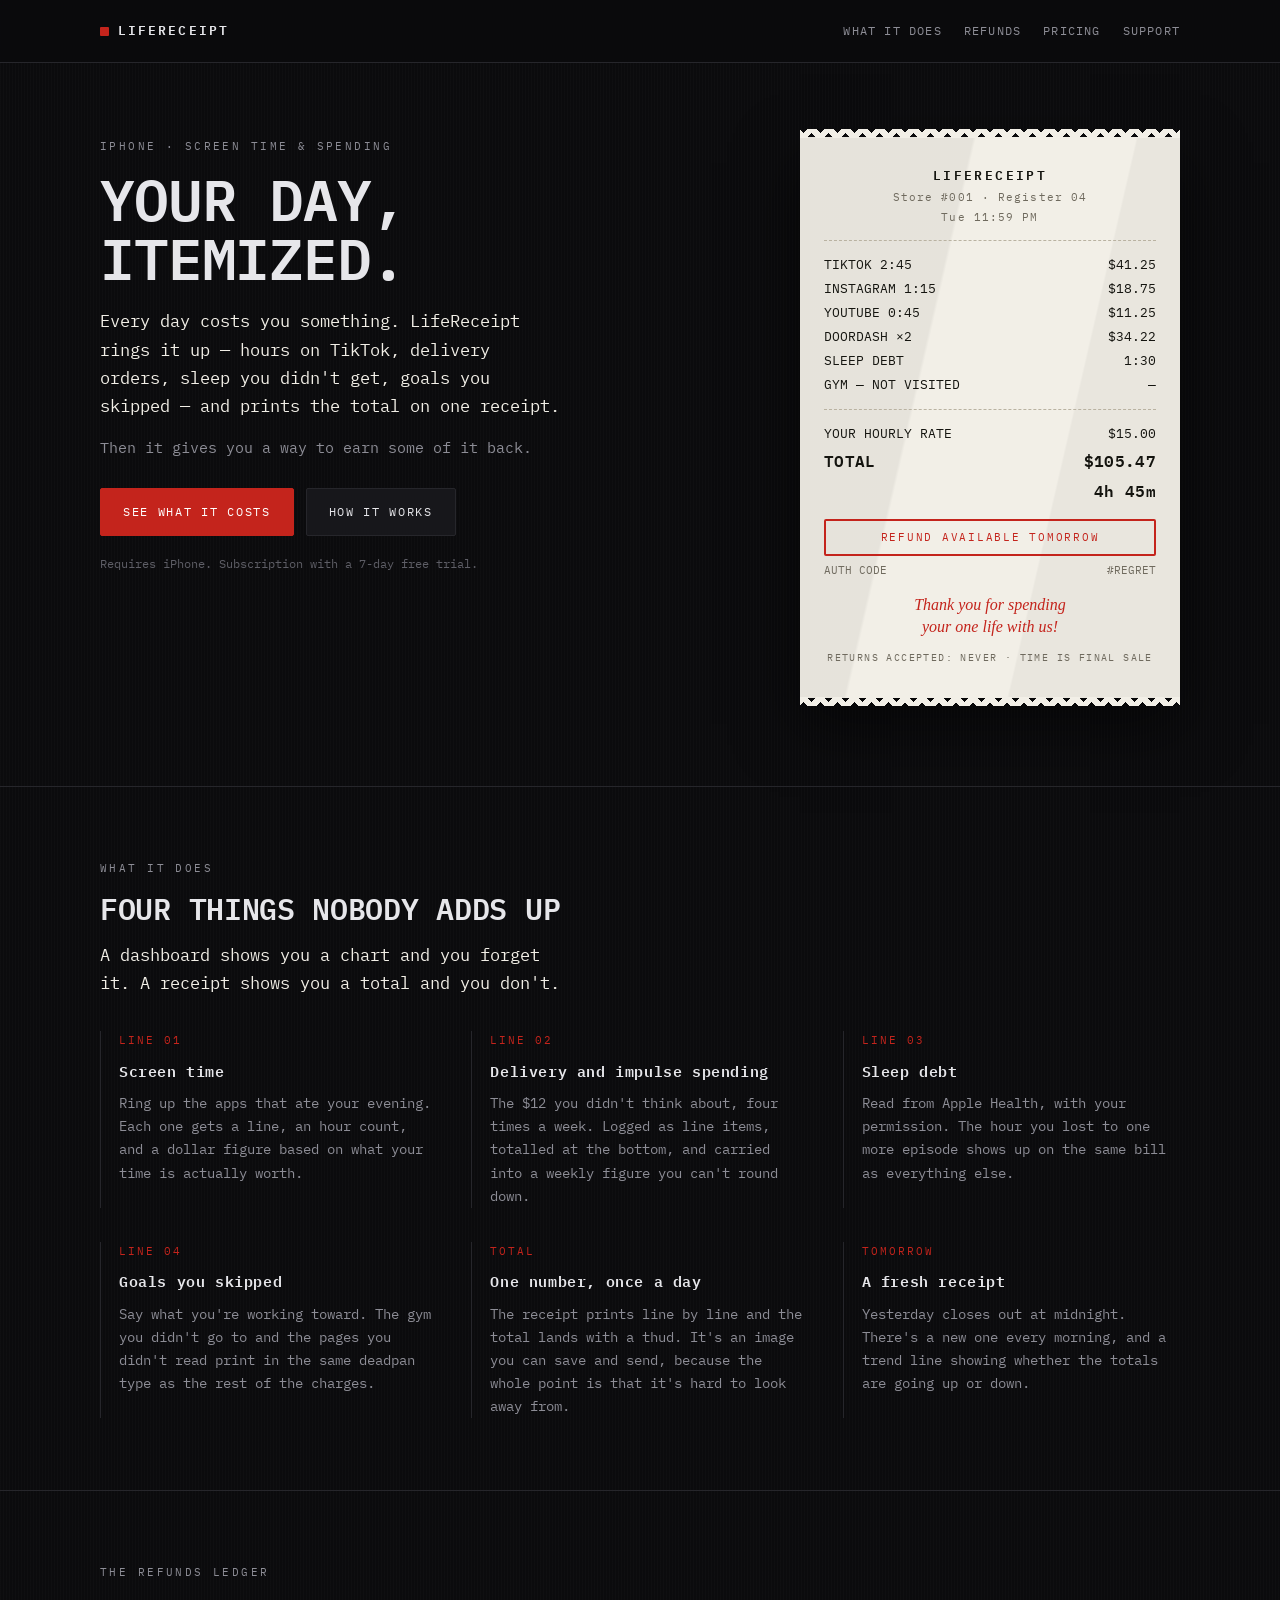
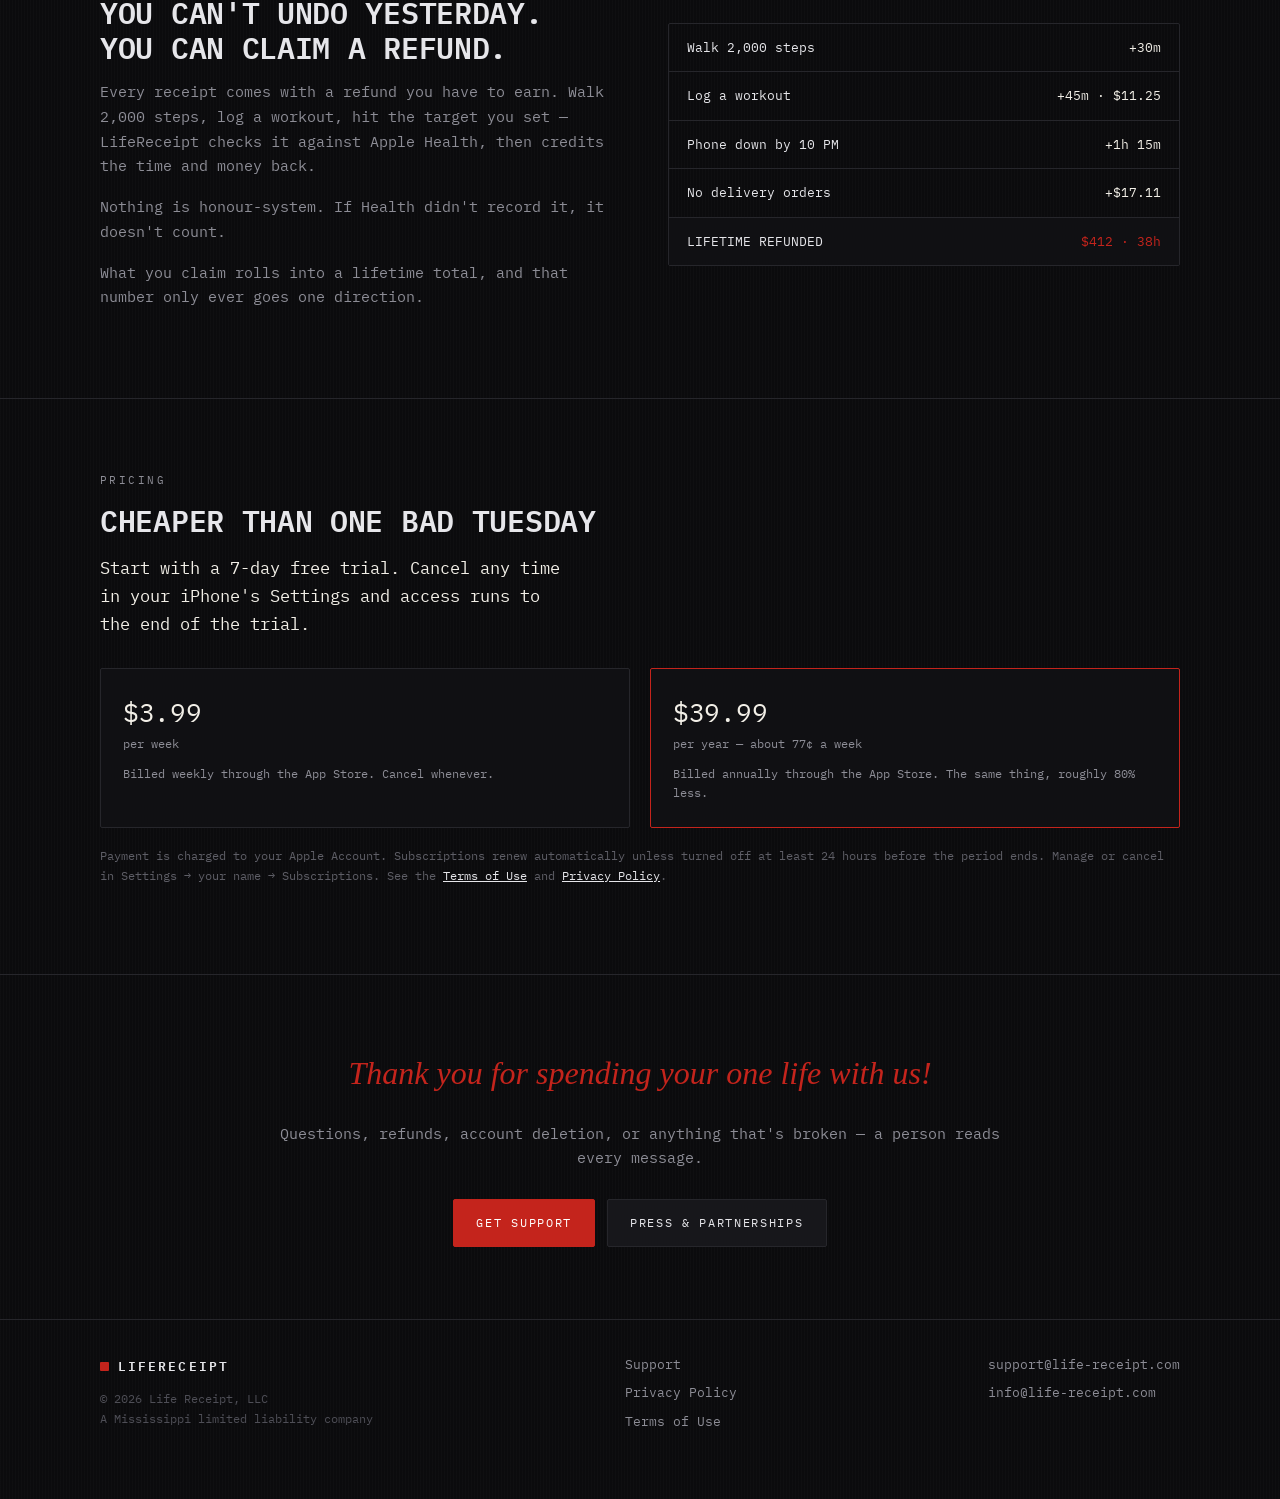
==== index.html @ 06b821e7 "LifeReceipt site: marketing, support, privacy, terms" ====
<!DOCTYPE html>
<html lang="en">
<head>
<meta charset="utf-8">
<meta name="viewport" content="width=device-width, initial-scale=1">
<title>LifeReceipt — Your day, itemized.</title>
<meta name="description" content="LifeReceipt prints your wasted day as a receipt: screen time, delivery orders, sleep debt, goals missed. Then it helps you earn the time back.">
<link rel="canonical" href="https://life-receipt.com/">
<meta property="og:title" content="LifeReceipt — Your day, itemized.">
<meta property="og:description" content="Screen time, delivery orders, sleep debt, goals missed — printed as one receipt you can't argue with.">
<meta property="og:url" content="https://life-receipt.com/">
<meta property="og:type" content="website">
<meta name="theme-color" content="#0B0B0D">
<link rel="preconnect" href="https://fonts.googleapis.com">
<link rel="preconnect" href="https://fonts.gstatic.com" crossorigin>
<link href="https://fonts.googleapis.com/css2?family=IBM+Plex+Mono:wght@400;500;600&display=swap" rel="stylesheet">
<link rel="stylesheet" href="/styles.css">
</head>
<body>

<header class="mast">
  <div class="wrap">
    <a class="wordmark" href="/">LifeReceipt</a>
    <nav>
      <a href="#itemized">What it does</a>
      <a href="#refunds">Refunds</a>
      <a href="#pricing">Pricing</a>
      <a class="keep" href="/support">Support</a>
    </nav>
  </div>
</header>

<main>

<section class="plain hero">
  <div class="wrap hero-grid">
    <div>
      <p class="eyebrow on-dark">iPhone · Screen time &amp; spending</p>
      <h1>Your day,<br>itemized.</h1>
      <p class="lede">Every day costs you something. LifeReceipt rings it up — hours on TikTok, delivery orders, sleep you didn't get, goals you skipped — and prints the total on one receipt.</p>
      <p>Then it gives you a way to earn some of it back.</p>
      <div class="cta-row">
        <a class="btn btn-stamp" href="#pricing">See what it costs</a>
        <a class="btn" href="#itemized">How it works</a>
      </div>
      <p class="fineprint">Requires iPhone. Subscription with a 7-day free trial.</p>
    </div>

    <div class="receipt print" aria-label="Example daily receipt">
      <div class="r-head" style="animation-delay:.05s">LifeReceipt</div>
      <div class="r-sub" style="animation-delay:.12s">Store #001 · Register 04</div>
      <div class="r-sub" style="animation-delay:.18s">Tue 11:59 PM</div>
      <div class="r-rule" style="animation-delay:.24s"></div>
      <div class="r-line" style="animation-delay:.32s"><span>TIKTOK 2:45</span><span>$41.25</span></div>
      <div class="r-line" style="animation-delay:.42s"><span>INSTAGRAM 1:15</span><span>$18.75</span></div>
      <div class="r-line" style="animation-delay:.52s"><span>YOUTUBE 0:45</span><span>$11.25</span></div>
      <div class="r-line" style="animation-delay:.62s"><span>DOORDASH ×2</span><span>$34.22</span></div>
      <div class="r-line" style="animation-delay:.72s"><span>SLEEP DEBT</span><span>1:30</span></div>
      <div class="r-line" style="animation-delay:.82s"><span>GYM — NOT VISITED</span><span>—</span></div>
      <div class="r-rule" style="animation-delay:.9s"></div>
      <div class="r-line" style="animation-delay:.98s"><span>YOUR HOURLY RATE</span><span>$15.00</span></div>
      <div class="r-line r-total" style="animation-delay:1.08s"><span>TOTAL</span><span>$105.47</span></div>
      <div class="r-line r-total" style="animation-delay:1.16s"><span></span><span>4h 45m</span></div>
      <div class="r-stamp" style="animation-delay:1.3s">Refund available tomorrow</div>
      <div class="r-line" style="animation-delay:1.4s;font-size:11px;color:var(--ink-soft)"><span>AUTH CODE</span><span>#REGRET</span></div>
      <div class="r-thanks" style="animation-delay:1.55s">Thank you for spending<br>your one life with us!</div>
      <div class="r-foot" style="animation-delay:1.7s">Returns accepted: never · Time is final sale</div>
    </div>
  </div>
</section>

<section id="itemized">
  <div class="wrap">
    <p class="eyebrow on-dark">What it does</p>
    <h2>Four things nobody adds up</h2>
    <p class="lede">A dashboard shows you a chart and you forget it. A receipt shows you a total and you don't.</p>
    <div class="cols">
      <div class="card">
        <span class="tag">Line 01</span>
        <h3>Screen time</h3>
        <p>Ring up the apps that ate your evening. Each one gets a line, an hour count, and a dollar figure based on what your time is actually worth.</p>
      </div>
      <div class="card">
        <span class="tag">Line 02</span>
        <h3>Delivery and impulse spending</h3>
        <p>The $12 you didn't think about, four times a week. Logged as line items, totalled at the bottom, and carried into a weekly figure you can't round down.</p>
      </div>
      <div class="card">
        <span class="tag">Line 03</span>
        <h3>Sleep debt</h3>
        <p>Read from Apple Health, with your permission. The hour you lost to one more episode shows up on the same bill as everything else.</p>
      </div>
      <div class="card">
        <span class="tag">Line 04</span>
        <h3>Goals you skipped</h3>
        <p>Say what you're working toward. The gym you didn't go to and the pages you didn't read print in the same deadpan type as the rest of the charges.</p>
      </div>
      <div class="card">
        <span class="tag">Total</span>
        <h3>One number, once a day</h3>
        <p>The receipt prints line by line and the total lands with a thud. It's an image you can save and send, because the whole point is that it's hard to look away from.</p>
      </div>
      <div class="card">
        <span class="tag">Tomorrow</span>
        <h3>A fresh receipt</h3>
        <p>Yesterday closes out at midnight. There's a new one every morning, and a trend line showing whether the totals are going up or down.</p>
      </div>
    </div>
  </div>
</section>

<section id="refunds">
  <div class="wrap split">
    <div>
      <p class="eyebrow on-dark">The refunds ledger</p>
      <h2>You can't undo yesterday.<br>You can claim a refund.</h2>
      <p>Every receipt comes with a refund you have to earn. Walk 2,000 steps, log a workout, hit the target you set — LifeReceipt checks it against Apple Health, then credits the time and money back.</p>
      <p>Nothing is honour-system. If Health didn't record it, it doesn't count.</p>
      <p>What you claim rolls into a lifetime total, and that number only ever goes one direction.</p>
    </div>
    <div class="ledger" aria-label="Example refunds ledger">
      <div><span>Walk 2,000 steps</span><span class="amt">+30m</span></div>
      <div><span>Log a workout</span><span class="amt">+45m · $11.25</span></div>
      <div><span>Phone down by 10 PM</span><span class="amt">+1h 15m</span></div>
      <div><span>No delivery orders</span><span class="amt">+$17.11</span></div>
      <div class="lifetime"><span>LIFETIME REFUNDED</span><span class="amt">$412 · 38h</span></div>
    </div>
  </div>
</section>

<section id="pricing">
  <div class="wrap">
    <p class="eyebrow on-dark">Pricing</p>
    <h2>Cheaper than one bad Tuesday</h2>
    <p class="lede">Start with a 7-day free trial. Cancel any time in your iPhone's Settings and access runs to the end of the trial.</p>
    <div class="prices">
      <div class="price">
        <div class="amount">$3.99</div>
        <div class="per">per week</div>
        <p class="note">Billed weekly through the App Store. Cancel whenever.</p>
      </div>
      <div class="price best">
        <div class="amount">$39.99</div>
        <div class="per">per year — about 77¢ a week</div>
        <p class="note">Billed annually through the App Store. The same thing, roughly 80% less.</p>
      </div>
    </div>
    <p class="fineprint">Payment is charged to your Apple Account. Subscriptions renew automatically unless turned off at least 24 hours before the period ends. Manage or cancel in Settings → your name → Subscriptions. See the <a href="/terms">Terms of Use</a> and <a href="/privacy">Privacy Policy</a>.</p>
  </div>
</section>

<section>
  <div class="wrap narrow" style="text-align:center">
    <p class="thanks" style="font-size:clamp(22px,3.4vw,32px);margin-bottom:22px">Thank you for spending your one life with us!</p>
    <p>Questions, refunds, account deletion, or anything that's broken — a person reads every message.</p>
    <div class="cta-row" style="justify-content:center">
      <a class="btn btn-stamp" href="/support">Get support</a>
      <a class="btn" href="mailto:info@life-receipt.com">Press &amp; partnerships</a>
    </div>
  </div>
</section>

</main>

<footer>
  <div class="wrap foot-grid">
    <div>
      <a class="wordmark" href="/" style="margin-bottom:12px">LifeReceipt</a>
      <p class="legal">© 2026 Life Receipt, LLC<br>A Mississippi limited liability company</p>
    </div>
    <div>
      <a href="/support">Support</a>
      <a href="/privacy">Privacy Policy</a>
      <a href="/terms">Terms of Use</a>
    </div>
    <div>
      <a href="mailto:support@life-receipt.com">support@life-receipt.com</a>
      <a href="mailto:info@life-receipt.com">info@life-receipt.com</a>
    </div>
  </div>
</footer>

</body>
</html>
---- styles.css ----
/* LifeReceipt — thermal receipt on machined dark
   paper #F2EFE7 · ink #14140F · stamp red #C4241C · steel #101013 */

:root {
  --steel-900: #0B0B0D;
  --steel-800: #101013;
  --steel-700: #17171B;
  --hairline: #26262B;
  --paper: #F2EFE7;
  --paper-shade: #DBD5C6;
  --ink: #14140F;
  --ink-soft: #6F6A5E;
  --stamp: #C4241C;
  --steel-text: #8D8D96;
  --steel-text-bright: #E6E6EA;
  --mono: "IBM Plex Mono", ui-monospace, "SFMono-Regular", Menlo, monospace;
  --serif: Georgia, "Times New Roman", serif;
}

* { box-sizing: border-box; }

html { scroll-behavior: smooth; }

body {
  margin: 0;
  background: var(--steel-900);
  color: var(--steel-text-bright);
  font-family: var(--mono);
  font-size: 15px;
  line-height: 1.65;
  -webkit-font-smoothing: antialiased;
  background-image:
    repeating-linear-gradient(90deg, rgba(255,255,255,.014) 0 1px, transparent 1px 3px);
}

.wrap { width: min(1080px, 92vw); margin: 0 auto; }
.narrow { width: min(760px, 92vw); margin: 0 auto; }

a { color: var(--steel-text-bright); }

/* ---------- masthead ---------- */

.mast {
  border-bottom: 1px solid var(--hairline);
  position: sticky; top: 0; z-index: 20;
  background: rgba(11,11,13,.88);
  backdrop-filter: blur(8px);
}
.mast .wrap {
  display: flex; align-items: center; justify-content: space-between;
  height: 62px; gap: 20px;
}
.wordmark {
  font-weight: 600; letter-spacing: .16em; text-transform: uppercase;
  font-size: 13px; text-decoration: none; color: var(--steel-text-bright);
  display: inline-flex; align-items: center; gap: 9px;
}
.wordmark::before {
  content: ""; width: 9px; height: 9px; background: var(--stamp);
  display: block; border-radius: 1px;
}
.mast nav { display: flex; gap: 22px; }
.mast nav a {
  font-size: 12px; letter-spacing: .1em; text-transform: uppercase;
  color: var(--steel-text); text-decoration: none;
}
.mast nav a:hover, .mast nav a:focus-visible { color: var(--paper); }

/* ---------- type ---------- */

.eyebrow {
  font-size: 11px; letter-spacing: .22em; text-transform: uppercase;
  color: var(--ink-soft); margin: 0 0 14px;
}
.eyebrow.on-dark { color: var(--steel-text); }

h1 {
  font-size: clamp(34px, 5.4vw, 58px);
  line-height: 1.02; letter-spacing: -.02em; margin: 0 0 20px;
  font-weight: 600; text-transform: uppercase;
}
h2 {
  font-size: clamp(22px, 3vw, 30px); line-height: 1.15;
  letter-spacing: -.01em; font-weight: 600; margin: 0 0 16px;
  text-transform: uppercase;
}
h3 { font-size: 15px; letter-spacing: .04em; margin: 0 0 8px; font-weight: 600; }

p { margin: 0 0 16px; color: var(--steel-text); }
p.lede { font-size: 17px; color: var(--paper); max-width: 46ch; }

.thanks {
  font-family: var(--serif); font-style: italic; color: var(--stamp);
  text-transform: none; letter-spacing: 0;
}

/* ---------- hero ---------- */

.hero { padding: 74px 0 88px; }
.hero-grid {
  display: grid; grid-template-columns: 1fr 380px; gap: 64px; align-items: start;
}

.cta-row { display: flex; flex-wrap: wrap; gap: 12px; margin-top: 28px; }
.btn {
  display: inline-block; text-decoration: none; padding: 13px 22px;
  font-size: 12px; letter-spacing: .14em; text-transform: uppercase;
  border: 1px solid var(--hairline); color: var(--steel-text-bright);
  border-radius: 2px; background: var(--steel-700);
}
.btn:hover, .btn:focus-visible { border-color: var(--paper-shade); color: var(--paper); }
.btn-stamp { background: var(--stamp); border-color: var(--stamp); color: #fff; }
.btn-stamp:hover, .btn-stamp:focus-visible { background: #A81C15; border-color: #A81C15; color: #fff; }

.fineprint { font-size: 12px; color: #5E5E66; margin-top: 18px; }

/* ---------- the receipt ---------- */

.receipt {
  background: var(--paper);
  color: var(--ink);
  padding: 26px 24px 30px;
  font-size: 13px;
  line-height: 1.85;
  box-shadow: 0 26px 60px rgba(0,0,0,.55);
  position: relative;
  background-image: linear-gradient(103deg, rgba(0,0,0,.05) 0 34%, transparent 34.6% 66%, rgba(0,0,0,.04) 66.4% 100%);
}
/* torn printer edges */
.receipt::before, .receipt::after {
  content: ""; position: absolute; left: 0; right: 0; height: 9px;
  background:
    repeating-linear-gradient(-45deg, var(--paper) 0 6px, transparent 6px 12px),
    repeating-linear-gradient(45deg, var(--paper) 0 6px, transparent 6px 12px);
}
.receipt::before { top: -8px; }
.receipt::after { bottom: -8px; transform: scaleY(-1); }

.r-line { display: flex; justify-content: space-between; gap: 14px; }
.r-line span:last-child { white-space: nowrap; }
.r-head { text-align: center; letter-spacing: .18em; text-transform: uppercase; font-weight: 600; }
.r-sub { text-align: center; font-size: 11px; color: var(--ink-soft); letter-spacing: .1em; }
.r-rule { border-top: 1px dashed #B9B2A1; margin: 12px 0; }
.r-total { font-weight: 600; font-size: 16px; letter-spacing: .02em; }
.r-stamp {
  color: var(--stamp); border: 2px solid var(--stamp); border-radius: 2px;
  text-align: center; text-transform: uppercase; letter-spacing: .16em;
  font-size: 11px; padding: 6px 0; margin: 14px 0 4px; transform: rotate(-1.2deg);
}
.r-thanks {
  font-family: var(--serif); font-style: italic; color: var(--stamp);
  text-align: center; font-size: 16px; line-height: 1.35; margin-top: 14px;
}
.r-foot { text-align: center; font-size: 10px; letter-spacing: .14em; color: var(--ink-soft); margin-top: 12px; text-transform: uppercase; }

/* print-on-load */
.print > * { opacity: 0; animation: feed .34s ease-out forwards; }
@keyframes feed {
  from { opacity: 0; transform: translateY(-7px); }
  to   { opacity: 1; transform: none; }
}

/* ---------- sections ---------- */

section { border-top: 1px solid var(--hairline); padding: 72px 0; }
section.plain { border-top: none; }

.cols { display: grid; grid-template-columns: repeat(3, 1fr); gap: 34px; margin-top: 34px; }
.card { border-left: 1px solid var(--hairline); padding-left: 18px; }
.card p { margin: 0; font-size: 14px; }
.card .tag {
  font-size: 11px; letter-spacing: .18em; text-transform: uppercase;
  color: var(--stamp); display: block; margin-bottom: 10px;
}

.split { display: grid; grid-template-columns: 1fr 1fr; gap: 56px; align-items: center; }

.ledger { border: 1px solid var(--hairline); border-radius: 2px; }
.ledger div {
  display: flex; justify-content: space-between; gap: 16px;
  padding: 13px 18px; border-bottom: 1px solid var(--hairline); font-size: 13px;
}
.ledger div:last-child { border-bottom: none; }
.ledger .amt { color: var(--paper); }
.ledger .lifetime { background: var(--steel-800); }
.ledger .lifetime .amt { color: var(--stamp); }

/* price */
.prices { display: grid; grid-template-columns: 1fr 1fr; gap: 20px; margin-top: 30px; }
.price {
  border: 1px solid var(--hairline); border-radius: 2px; padding: 22px 22px 24px;
  background: var(--steel-800);
}
.price.best { border-color: var(--stamp); }
.price .amount { font-size: 26px; color: var(--paper); letter-spacing: -.01em; }
.price .per { font-size: 12px; color: var(--steel-text); }
.price .note { font-size: 12px; color: var(--steel-text); margin: 10px 0 0; }

/* faq / prose */
.prose { max-width: 68ch; }
.prose h2 { margin-top: 46px; }
.prose h3 { margin-top: 30px; color: var(--paper); }
.prose ul { color: var(--steel-text); padding-left: 20px; margin: 0 0 16px; }
.prose li { margin-bottom: 8px; }
.prose a { color: var(--paper); }
.updated { font-size: 12px; color: #5E5E66; letter-spacing: .08em; text-transform: uppercase; }

.contact-block {
  border: 1px solid var(--hairline); border-left: 3px solid var(--stamp);
  padding: 22px 24px; border-radius: 2px; background: var(--steel-800); margin: 26px 0 8px;
}
.contact-block .mail {
  font-size: 20px; color: var(--paper); text-decoration: none; display: inline-block; margin-bottom: 6px;
}
.contact-block .mail:hover { color: var(--stamp); }

/* footer */
footer { border-top: 1px solid var(--hairline); padding: 34px 0 60px; }
.foot-grid { display: flex; justify-content: space-between; gap: 30px; flex-wrap: wrap; }
footer a { color: var(--steel-text); text-decoration: none; font-size: 13px; display: block; margin-bottom: 7px; }
footer a:hover, footer a:focus-visible { color: var(--paper); }
.legal { font-size: 12px; color: #4E4E56; margin: 0; }

:focus-visible { outline: 2px solid var(--stamp); outline-offset: 3px; }

@media (max-width: 900px) {
  .hero-grid { grid-template-columns: 1fr; gap: 44px; }
  .receipt { max-width: 380px; }
  .cols { grid-template-columns: 1fr; gap: 24px; }
  .split { grid-template-columns: 1fr; gap: 30px; }
  .prices { grid-template-columns: 1fr; }
  .mast nav { gap: 16px; }
  .hero { padding: 48px 0 60px; }
  section { padding: 54px 0; }
}
@media (max-width: 480px) {
  .mast nav a:not(.keep) { display: none; }
}

@media (prefers-reduced-motion: reduce) {
  html { scroll-behavior: auto; }
  .print > * { opacity: 1; animation: none !important; }
  * { transition: none !important; }
}
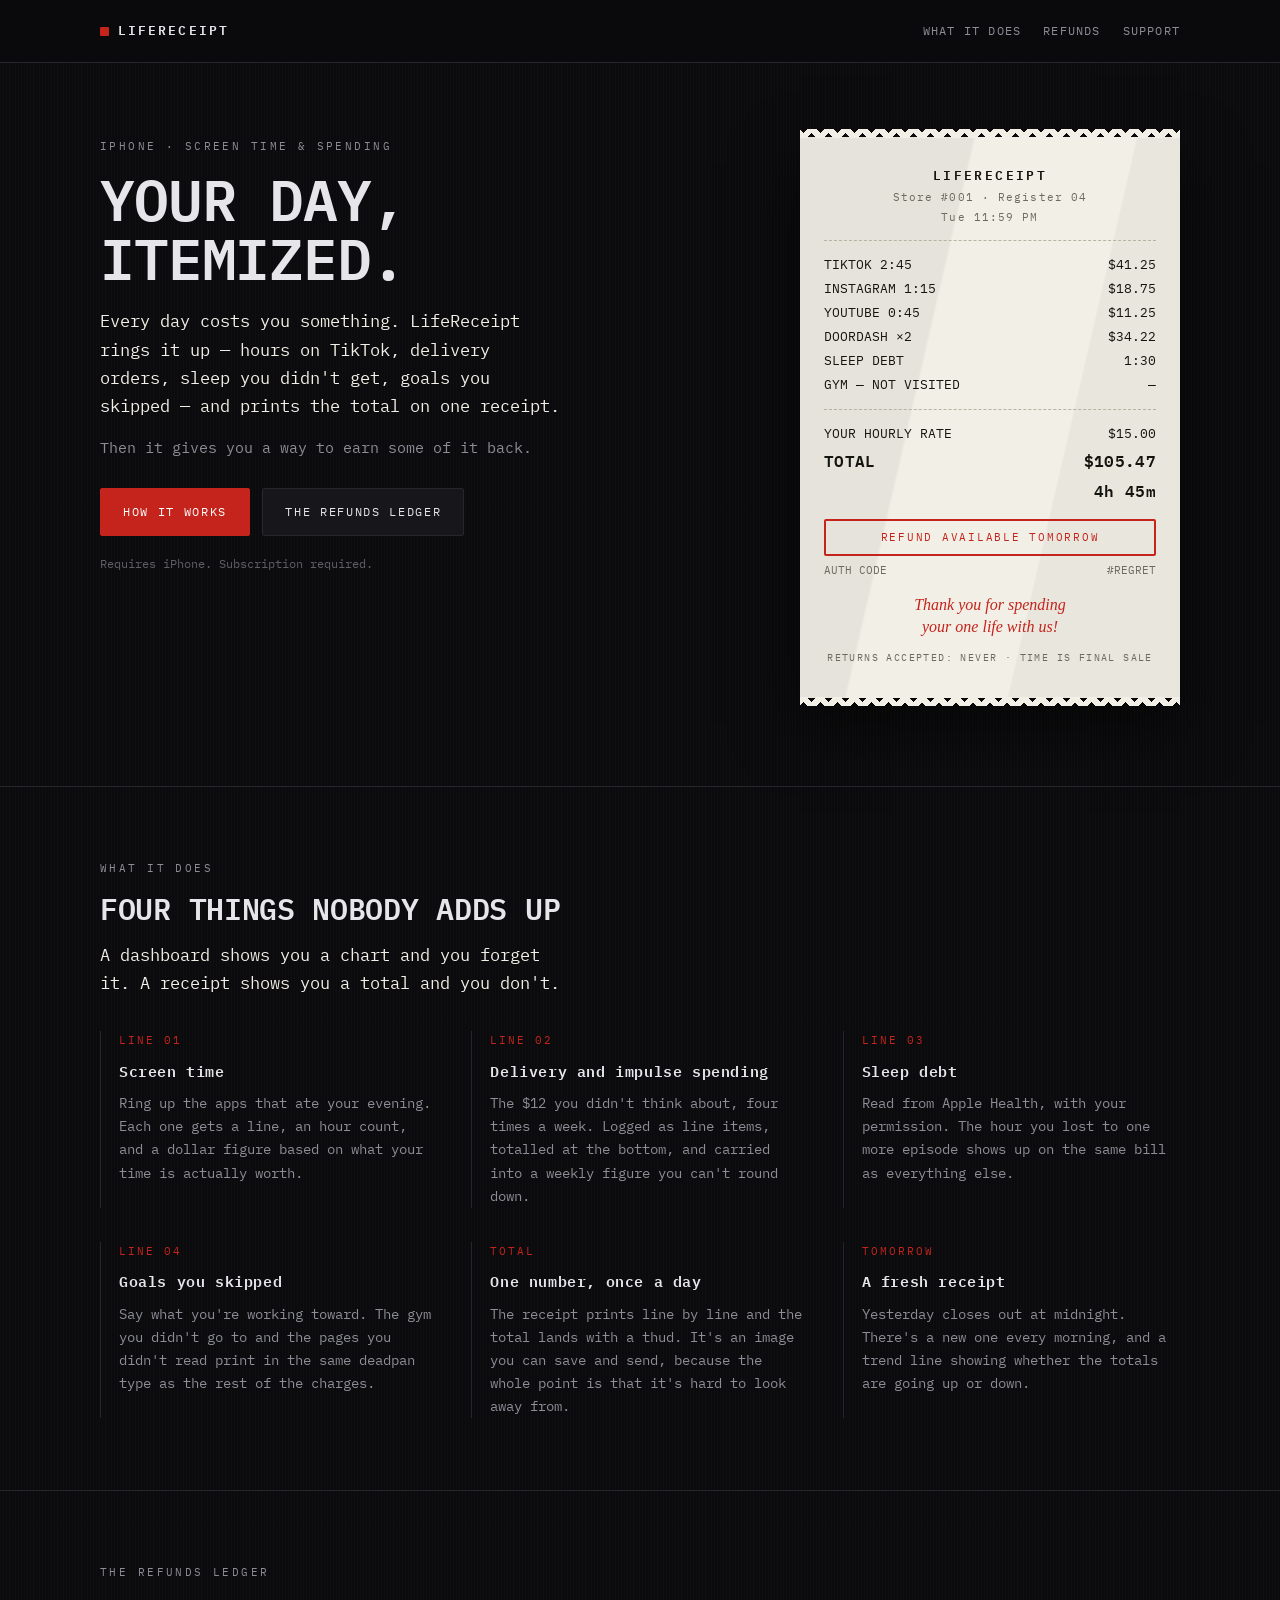
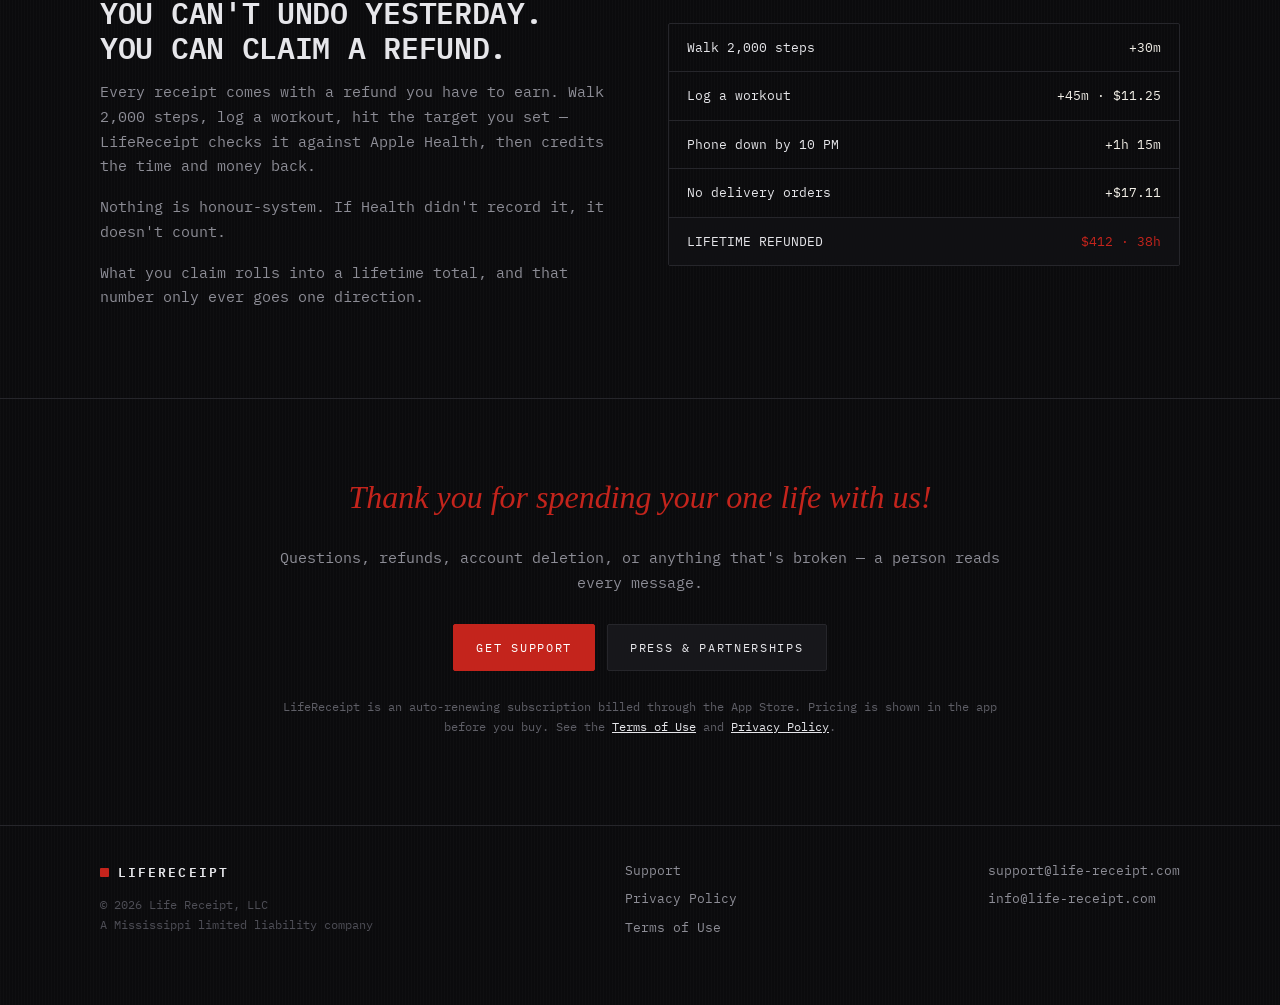
==== commit 5dea52e4: "rev3: remove pricing pending decision" ====
--- a/index.html
+++ b/index.html
@@ -24,7 +24,6 @@
     <nav>
       <a href="#itemized">What it does</a>
       <a href="#refunds">Refunds</a>
-      <a href="#pricing">Pricing</a>
       <a class="keep" href="/support">Support</a>
     </nav>
   </div>
@@ -40,10 +39,10 @@
       <p class="lede">Every day costs you something. LifeReceipt rings it up — hours on TikTok, delivery orders, sleep you didn't get, goals you skipped — and prints the total on one receipt.</p>
       <p>Then it gives you a way to earn some of it back.</p>
       <div class="cta-row">
-        <a class="btn btn-stamp" href="#pricing">See what it costs</a>
-        <a class="btn" href="#itemized">How it works</a>
+        <a class="btn btn-stamp" href="#itemized">How it works</a>
+        <a class="btn" href="#refunds">The refunds ledger</a>
       </div>
-      <p class="fineprint">Requires iPhone. Subscription with a 7-day free trial.</p>
+      <p class="fineprint">Requires iPhone. Subscription required.</p>
     </div>
 
     <div class="receipt print" aria-label="Example daily receipt">
@@ -128,27 +127,6 @@
   </div>
 </section>
 
-<section id="pricing">
-  <div class="wrap">
-    <p class="eyebrow on-dark">Pricing</p>
-    <h2>Cheaper than one bad Tuesday</h2>
-    <p class="lede">Start with a 7-day free trial. Cancel any time in your iPhone's Settings and access runs to the end of the trial.</p>
-    <div class="prices">
-      <div class="price">
-        <div class="amount">$3.99</div>
-        <div class="per">per week</div>
-        <p class="note">Billed weekly through the App Store. Cancel whenever.</p>
-      </div>
-      <div class="price best">
-        <div class="amount">$39.99</div>
-        <div class="per">per year — about 77¢ a week</div>
-        <p class="note">Billed annually through the App Store. The same thing, roughly 80% less.</p>
-      </div>
-    </div>
-    <p class="fineprint">Payment is charged to your Apple Account. Subscriptions renew automatically unless turned off at least 24 hours before the period ends. Manage or cancel in Settings → your name → Subscriptions. See the <a href="/terms">Terms of Use</a> and <a href="/privacy">Privacy Policy</a>.</p>
-  </div>
-</section>
-
 <section>
   <div class="wrap narrow" style="text-align:center">
     <p class="thanks" style="font-size:clamp(22px,3.4vw,32px);margin-bottom:22px">Thank you for spending your one life with us!</p>
@@ -157,6 +135,7 @@
       <a class="btn btn-stamp" href="/support">Get support</a>
       <a class="btn" href="mailto:info@life-receipt.com">Press &amp; partnerships</a>
     </div>
+    <p class="fineprint" style="margin-top:26px">LifeReceipt is an auto-renewing subscription billed through the App Store. Pricing is shown in the app before you buy. See the <a href="/terms">Terms of Use</a> and <a href="/privacy">Privacy Policy</a>.</p>
   </div>
 </section>
 
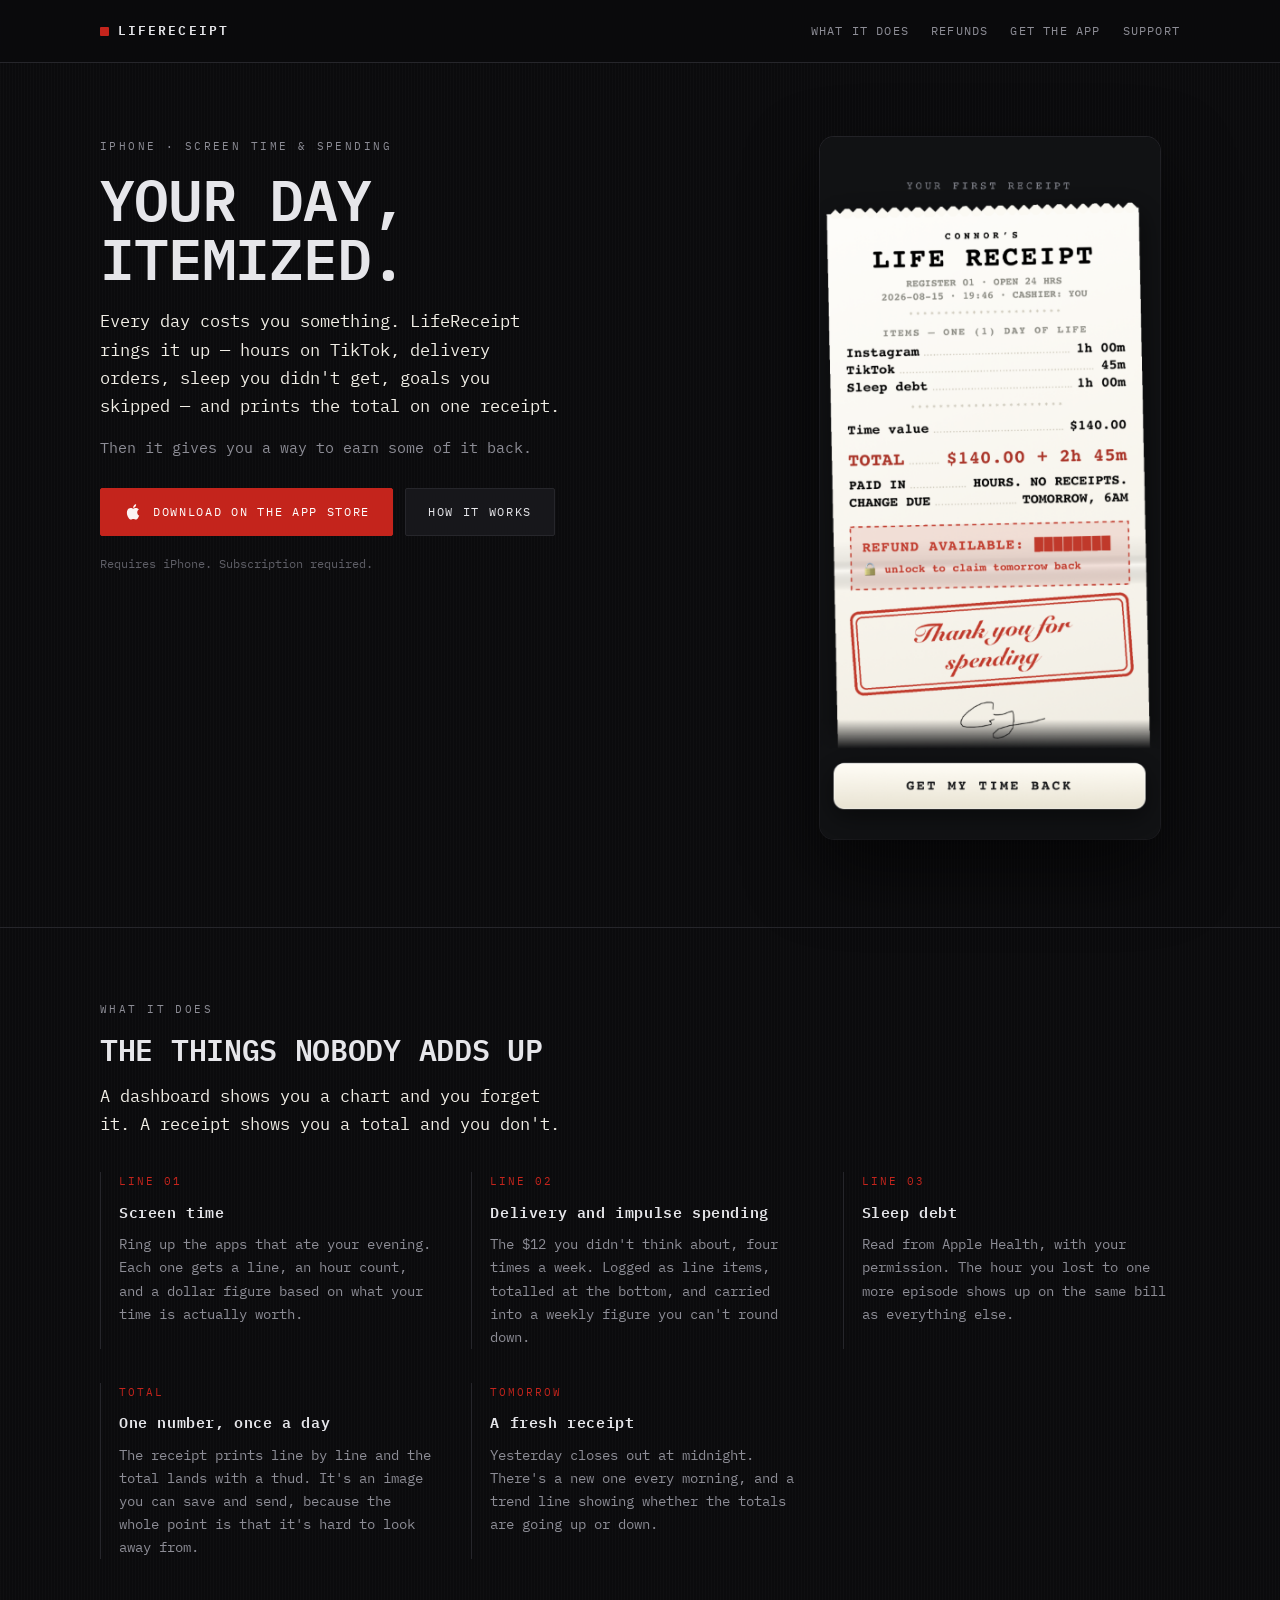
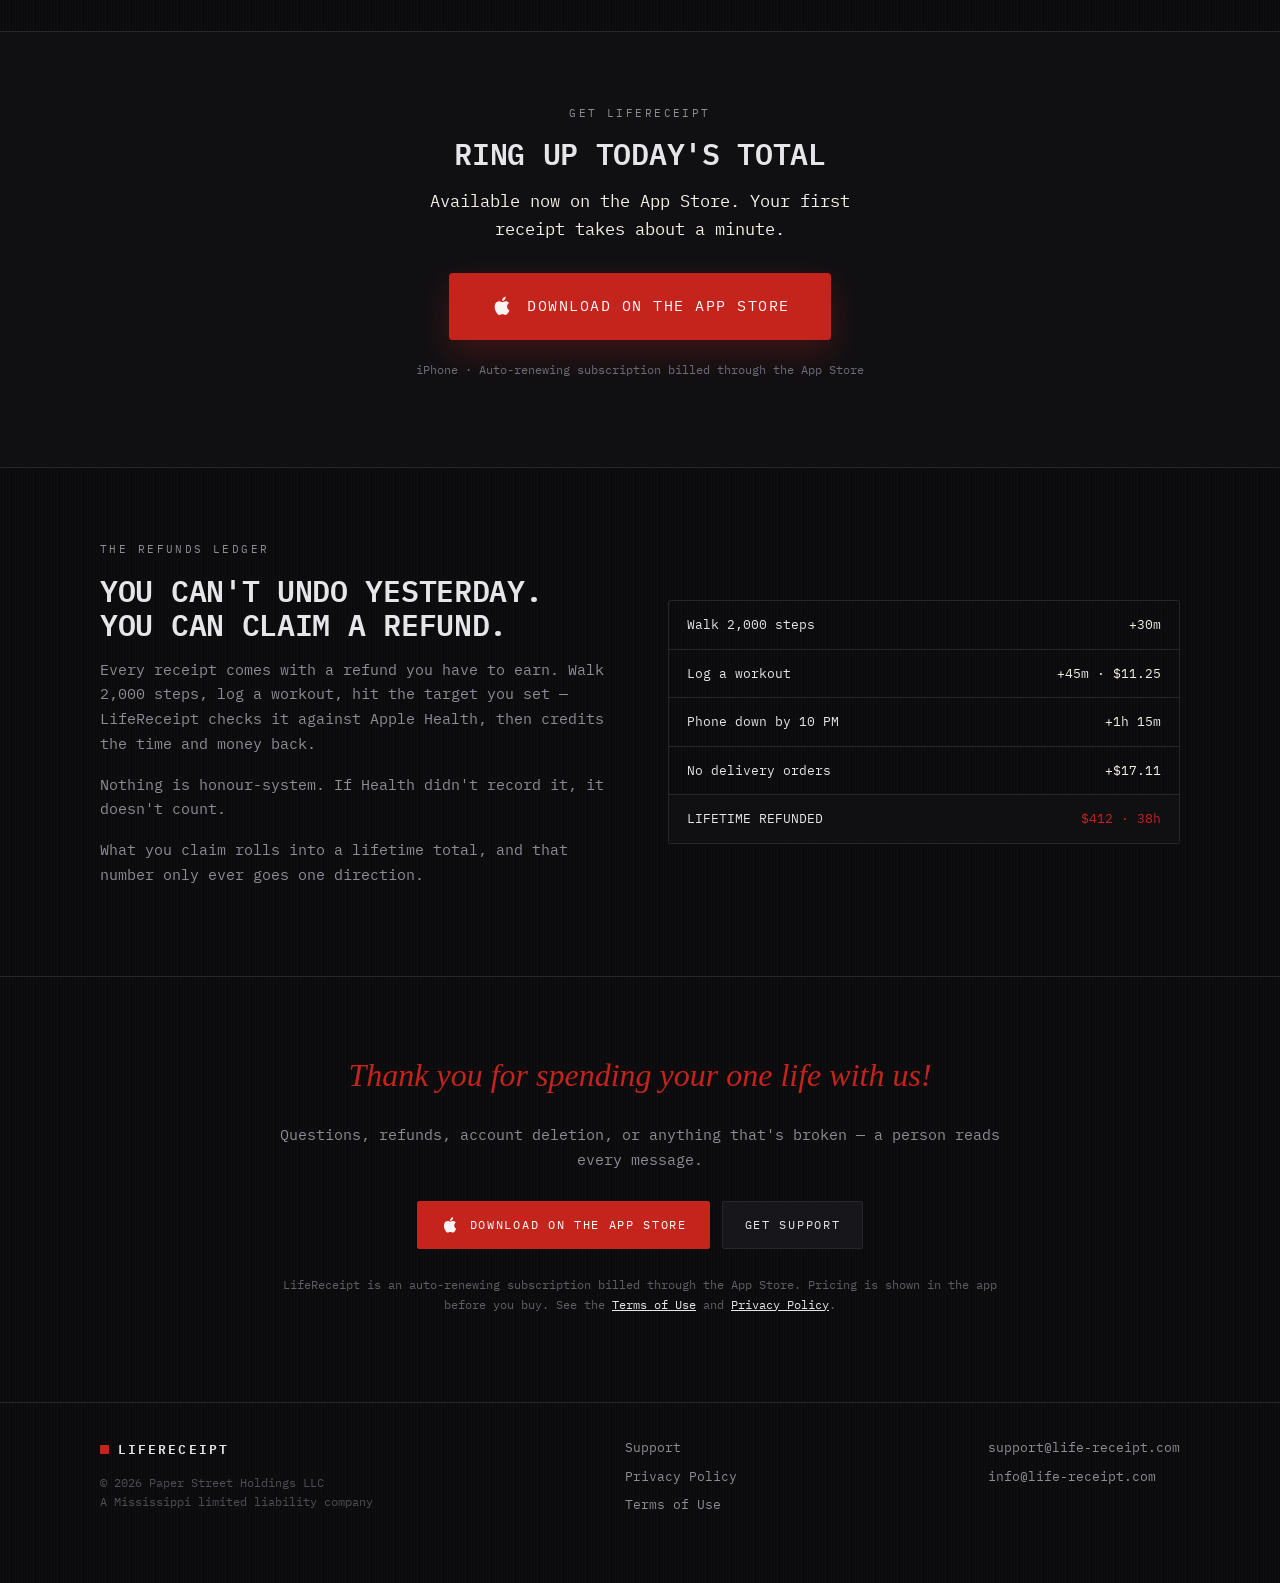
==== commit 85211829: "rev5: real receipt screenshot in hero" ====
--- a/index.html
+++ b/index.html
@@ -10,6 +10,8 @@
 <meta property="og:description" content="Screen time, delivery orders, sleep debt, goals missed — printed as one receipt you can't argue with.">
 <meta property="og:url" content="https://life-receipt.com/">
 <meta property="og:type" content="website">
+<meta property="og:image" content="https://life-receipt.com/assets/receipt.png">
+<meta name="twitter:card" content="summary_large_image">
 <meta name="theme-color" content="#0B0B0D">
 <link rel="preconnect" href="https://fonts.googleapis.com">
 <link rel="preconnect" href="https://fonts.gstatic.com" crossorigin>
@@ -24,6 +26,7 @@
     <nav>
       <a href="#itemized">What it does</a>
       <a href="#refunds">Refunds</a>
+      <a href="#get">Get the app</a>
       <a class="keep" href="/support">Support</a>
     </nav>
   </div>
@@ -39,39 +42,24 @@
       <p class="lede">Every day costs you something. LifeReceipt rings it up — hours on TikTok, delivery orders, sleep you didn't get, goals you skipped — and prints the total on one receipt.</p>
       <p>Then it gives you a way to earn some of it back.</p>
       <div class="cta-row">
-        <a class="btn btn-stamp" href="#itemized">How it works</a>
-        <a class="btn" href="#refunds">The refunds ledger</a>
+        <a class="btn btn-stamp" href="https://apps.apple.com/us/app/lifereceipt-cut-screen-time/id6793711242" rel="noopener"><svg viewBox="0 0 24 24" width="20" height="20" fill="currentColor" aria-hidden="true" style="flex:none"><path d="M17.05 12.54c-.02-2.3 1.88-3.4 1.96-3.46-1.07-1.56-2.73-1.78-3.32-1.8-1.41-.14-2.76.83-3.48.83-.72 0-1.83-.81-3.01-.79-1.55.02-2.98.9-3.77 2.29-1.61 2.79-.41 6.92 1.15 9.18.76 1.11 1.67 2.35 2.86 2.3 1.15-.05 1.58-.74 2.97-.74s1.78.74 3 .72c1.24-.02 2.02-1.12 2.78-2.24.88-1.28 1.24-2.52 1.26-2.58-.03-.01-2.41-.92-2.4-3.71zM14.8 5.6c.63-.77 1.06-1.83.94-2.9-.91.04-2.02.61-2.67 1.37-.58.68-1.09 1.77-.96 2.81 1.02.08 2.06-.52 2.69-1.28z"/></svg><span>Download on the App&nbsp;Store</span></a>
+        <a class="btn" href="#itemized">How it works</a>
       </div>
       <p class="fineprint">Requires iPhone. Subscription required.</p>
     </div>
 
-    <div class="receipt print" aria-label="Example daily receipt">
-      <div class="r-head" style="animation-delay:.05s">LifeReceipt</div>
-      <div class="r-sub" style="animation-delay:.12s">Store #001 · Register 04</div>
-      <div class="r-sub" style="animation-delay:.18s">Tue 11:59 PM</div>
-      <div class="r-rule" style="animation-delay:.24s"></div>
-      <div class="r-line" style="animation-delay:.32s"><span>TIKTOK 2:45</span><span>$41.25</span></div>
-      <div class="r-line" style="animation-delay:.42s"><span>INSTAGRAM 1:15</span><span>$18.75</span></div>
-      <div class="r-line" style="animation-delay:.52s"><span>YOUTUBE 0:45</span><span>$11.25</span></div>
-      <div class="r-line" style="animation-delay:.62s"><span>DOORDASH ×2</span><span>$34.22</span></div>
-      <div class="r-line" style="animation-delay:.72s"><span>SLEEP DEBT</span><span>1:30</span></div>
-      <div class="r-line" style="animation-delay:.82s"><span>GYM — NOT VISITED</span><span>—</span></div>
-      <div class="r-rule" style="animation-delay:.9s"></div>
-      <div class="r-line" style="animation-delay:.98s"><span>YOUR HOURLY RATE</span><span>$15.00</span></div>
-      <div class="r-line r-total" style="animation-delay:1.08s"><span>TOTAL</span><span>$105.47</span></div>
-      <div class="r-line r-total" style="animation-delay:1.16s"><span></span><span>4h 45m</span></div>
-      <div class="r-stamp" style="animation-delay:1.3s">Refund available tomorrow</div>
-      <div class="r-line" style="animation-delay:1.4s;font-size:11px;color:var(--ink-soft)"><span>AUTH CODE</span><span>#REGRET</span></div>
-      <div class="r-thanks" style="animation-delay:1.55s">Thank you for spending<br>your one life with us!</div>
-      <div class="r-foot" style="animation-delay:1.7s">Returns accepted: never · Time is final sale</div>
-    </div>
+    <figure class="shot">
+      <img src="/assets/receipt.png" width="376" height="776"
+           alt="A LifeReceipt daily receipt: Instagram 1h 00m, TikTok 45m, sleep debt 1h 00m, total $140.00 plus 2h 45m, with a locked refund available tomorrow."
+           fetchpriority="high" decoding="async">
+    </figure>
   </div>
 </section>
 
 <section id="itemized">
   <div class="wrap">
     <p class="eyebrow on-dark">What it does</p>
-    <h2>Four things nobody adds up</h2>
+    <h2>The things nobody adds up</h2>
     <p class="lede">A dashboard shows you a chart and you forget it. A receipt shows you a total and you don't.</p>
     <div class="cols">
       <div class="card">
@@ -90,11 +78,6 @@
         <p>Read from Apple Health, with your permission. The hour you lost to one more episode shows up on the same bill as everything else.</p>
       </div>
       <div class="card">
-        <span class="tag">Line 04</span>
-        <h3>Goals you skipped</h3>
-        <p>Say what you're working toward. The gym you didn't go to and the pages you didn't read print in the same deadpan type as the rest of the charges.</p>
-      </div>
-      <div class="card">
         <span class="tag">Total</span>
         <h3>One number, once a day</h3>
         <p>The receipt prints line by line and the total lands with a thud. It's an image you can save and send, because the whole point is that it's hard to look away from.</p>
@@ -105,6 +88,16 @@
         <p>Yesterday closes out at midnight. There's a new one every morning, and a trend line showing whether the totals are going up or down.</p>
       </div>
     </div>
+  </div>
+</section>
+
+<section id="get" class="buy">
+  <div class="wrap narrow">
+    <p class="eyebrow on-dark">Get LifeReceipt</p>
+    <h2>Ring up today's total</h2>
+    <p class="lede" style="margin:0 auto 30px">Available now on the App Store. Your first receipt takes about a minute.</p>
+    <a class="btn btn-stamp btn-xl" href="https://apps.apple.com/us/app/lifereceipt-cut-screen-time/id6793711242" rel="noopener"><svg viewBox="0 0 24 24" width="20" height="20" fill="currentColor" aria-hidden="true" style="flex:none"><path d="M17.05 12.54c-.02-2.3 1.88-3.4 1.96-3.46-1.07-1.56-2.73-1.78-3.32-1.8-1.41-.14-2.76.83-3.48.83-.72 0-1.83-.81-3.01-.79-1.55.02-2.98.9-3.77 2.29-1.61 2.79-.41 6.92 1.15 9.18.76 1.11 1.67 2.35 2.86 2.3 1.15-.05 1.58-.74 2.97-.74s1.78.74 3 .72c1.24-.02 2.02-1.12 2.78-2.24.88-1.28 1.24-2.52 1.26-2.58-.03-.01-2.41-.92-2.4-3.71zM14.8 5.6c.63-.77 1.06-1.83.94-2.9-.91.04-2.02.61-2.67 1.37-.58.68-1.09 1.77-.96 2.81 1.02.08 2.06-.52 2.69-1.28z"/></svg><span>Download on the App&nbsp;Store</span></a>
+    <p class="fineprint" style="margin-top:20px">iPhone · Auto-renewing subscription billed through the App Store</p>
   </div>
 </section>
 
@@ -132,8 +125,8 @@
     <p class="thanks" style="font-size:clamp(22px,3.4vw,32px);margin-bottom:22px">Thank you for spending your one life with us!</p>
     <p>Questions, refunds, account deletion, or anything that's broken — a person reads every message.</p>
     <div class="cta-row" style="justify-content:center">
-      <a class="btn btn-stamp" href="/support">Get support</a>
-      <a class="btn" href="mailto:info@life-receipt.com">Press &amp; partnerships</a>
+      <a class="btn btn-stamp" href="https://apps.apple.com/us/app/lifereceipt-cut-screen-time/id6793711242" rel="noopener"><svg viewBox="0 0 24 24" width="20" height="20" fill="currentColor" aria-hidden="true" style="flex:none"><path d="M17.05 12.54c-.02-2.3 1.88-3.4 1.96-3.46-1.07-1.56-2.73-1.78-3.32-1.8-1.41-.14-2.76.83-3.48.83-.72 0-1.83-.81-3.01-.79-1.55.02-2.98.9-3.77 2.29-1.61 2.79-.41 6.92 1.15 9.18.76 1.11 1.67 2.35 2.86 2.3 1.15-.05 1.58-.74 2.97-.74s1.78.74 3 .72c1.24-.02 2.02-1.12 2.78-2.24.88-1.28 1.24-2.52 1.26-2.58-.03-.01-2.41-.92-2.4-3.71zM14.8 5.6c.63-.77 1.06-1.83.94-2.9-.91.04-2.02.61-2.67 1.37-.58.68-1.09 1.77-.96 2.81 1.02.08 2.06-.52 2.69-1.28z"/></svg><span>Download on the App&nbsp;Store</span></a>
+      <a class="btn" href="/support">Get support</a>
     </div>
     <p class="fineprint" style="margin-top:26px">LifeReceipt is an auto-renewing subscription billed through the App Store. Pricing is shown in the app before you buy. See the <a href="/terms">Terms of Use</a> and <a href="/privacy">Privacy Policy</a>.</p>
   </div>
@@ -145,7 +138,7 @@
   <div class="wrap foot-grid">
     <div>
       <a class="wordmark" href="/" style="margin-bottom:12px">LifeReceipt</a>
-      <p class="legal">© 2026 Life Receipt, LLC<br>A Mississippi limited liability company</p>
+      <p class="legal">© 2026 Paper Street Holdings LLC<br>A Mississippi limited liability company</p>
     </div>
     <div>
       <a href="/support">Support</a>
--- a/styles.css
+++ b/styles.css
@@ -114,6 +114,30 @@
 
 .fineprint { font-size: 12px; color: #5E5E66; margin-top: 18px; }
 
+/* app store buttons */
+.btn { display: inline-flex; align-items: center; gap: 10px; }
+.btn svg { opacity: .95; }
+
+.btn-xl {
+  font-size: 15px; letter-spacing: .1em; padding: 20px 40px;
+  gap: 13px; border-radius: 3px;
+  box-shadow: 0 12px 34px rgba(196,36,28,.28);
+}
+.btn-xl svg { width: 24px; height: 24px; }
+
+.buy { text-align: center; background: var(--steel-800); }
+.buy .eyebrow, .buy h2 { text-align: center; }
+.buy .lede { margin-left: auto; margin-right: auto; }
+.buy .fineprint { color: #6C6C76; }
+
+/* real app screenshot */
+.shot { margin: 0; justify-self: center; }
+.shot img {
+  display: block; width: 100%; max-width: 340px; height: auto;
+  border-radius: 14px;
+  box-shadow: 0 30px 70px rgba(0,0,0,.6), 0 0 0 1px var(--hairline);
+}
+
 /* ---------- the receipt ---------- */
 
 .receipt {
@@ -225,7 +249,7 @@
 
 @media (max-width: 900px) {
   .hero-grid { grid-template-columns: 1fr; gap: 44px; }
-  .receipt { max-width: 380px; }
+  .shot img { max-width: 300px; margin: 0 auto; }
   .cols { grid-template-columns: 1fr; gap: 24px; }
   .split { grid-template-columns: 1fr; gap: 30px; }
   .prices { grid-template-columns: 1fr; }
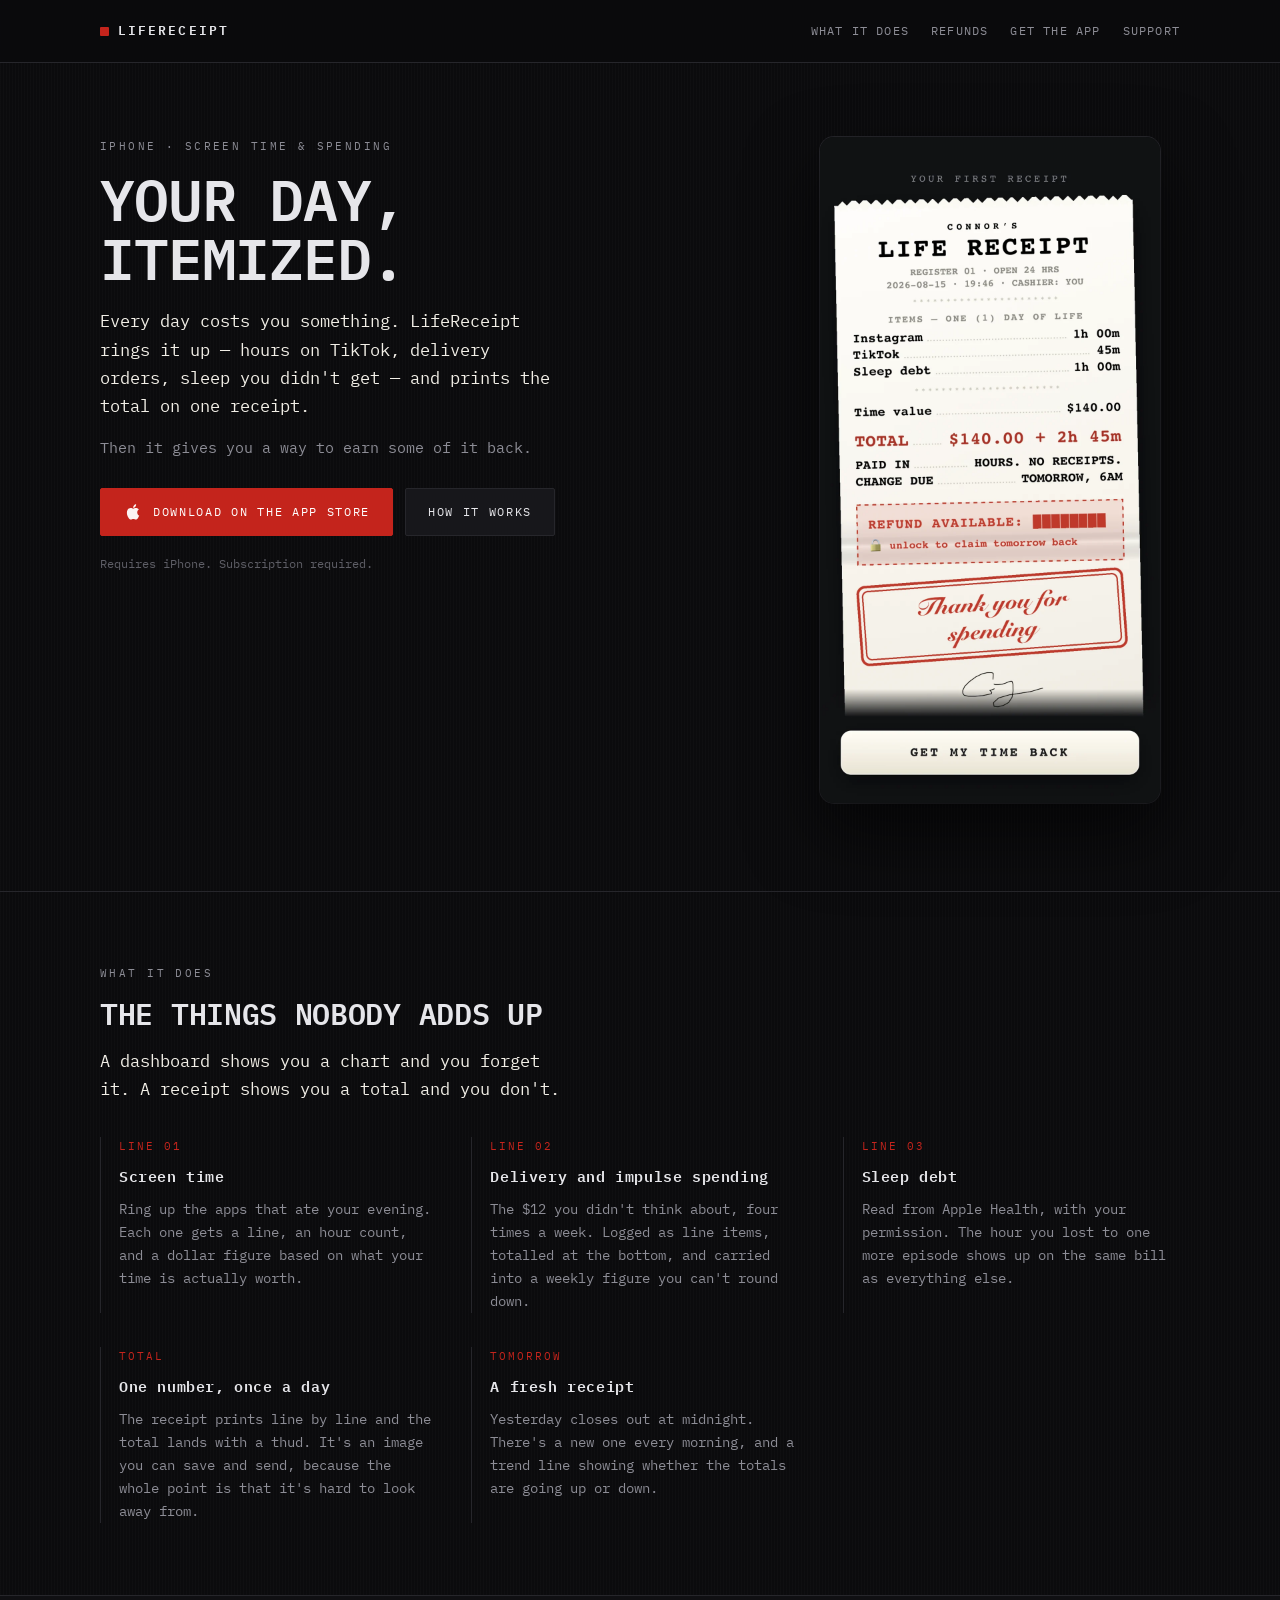
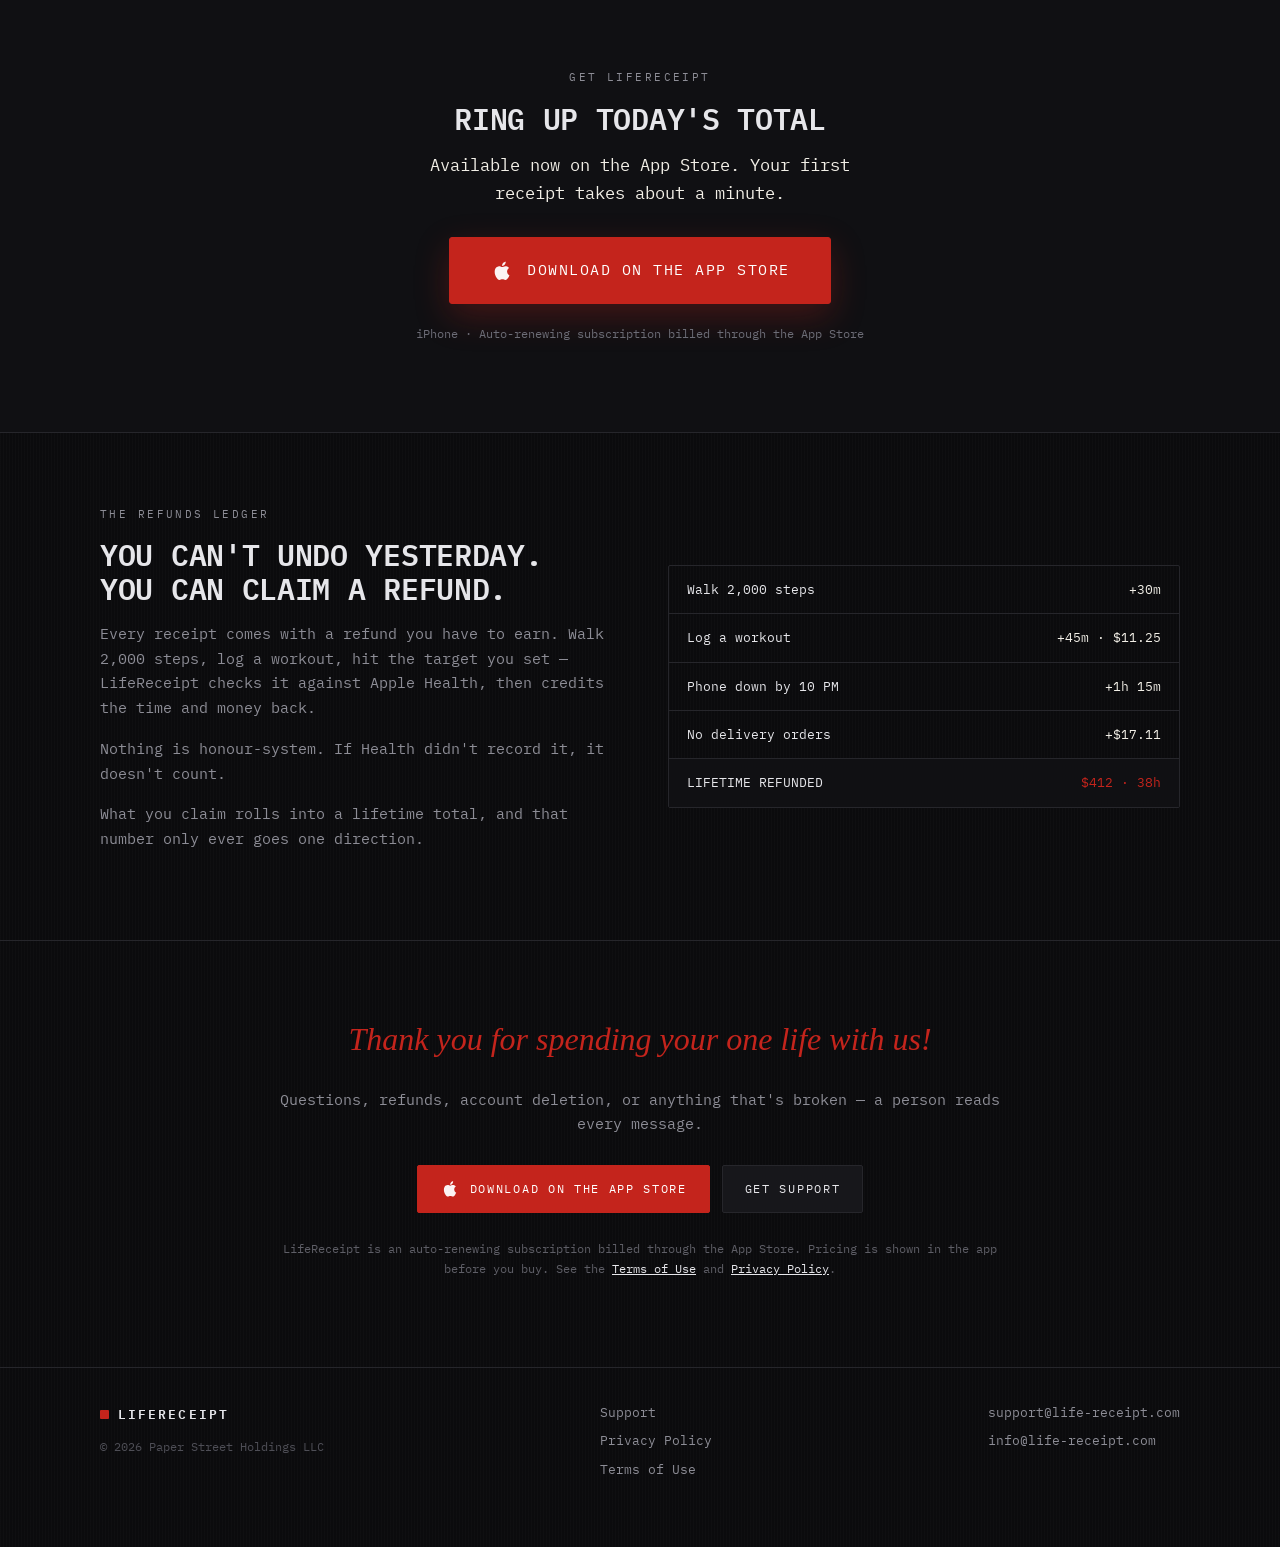
==== commit 099f6b9a: "rev7: drop goals from hero, remove state references" ====
--- a/index.html
+++ b/index.html
@@ -10,7 +10,7 @@
 <meta property="og:description" content="Screen time, delivery orders, sleep debt, goals missed — printed as one receipt you can't argue with.">
 <meta property="og:url" content="https://life-receipt.com/">
 <meta property="og:type" content="website">
-<meta property="og:image" content="https://life-receipt.com/assets/receipt.png">
+<meta property="og:image" content="https://life-receipt.com/assets/receipt.jpg">
 <meta name="twitter:card" content="summary_large_image">
 <meta name="theme-color" content="#0B0B0D">
 <link rel="preconnect" href="https://fonts.googleapis.com">
@@ -39,7 +39,7 @@
     <div>
       <p class="eyebrow on-dark">iPhone · Screen time &amp; spending</p>
       <h1>Your day,<br>itemized.</h1>
-      <p class="lede">Every day costs you something. LifeReceipt rings it up — hours on TikTok, delivery orders, sleep you didn't get, goals you skipped — and prints the total on one receipt.</p>
+      <p class="lede">Every day costs you something. LifeReceipt rings it up — hours on TikTok, delivery orders, sleep you didn't get — and prints the total on one receipt.</p>
       <p>Then it gives you a way to earn some of it back.</p>
       <div class="cta-row">
         <a class="btn btn-stamp" href="https://apps.apple.com/us/app/lifereceipt-cut-screen-time/id6793711242" rel="noopener"><svg viewBox="0 0 24 24" width="20" height="20" fill="currentColor" aria-hidden="true" style="flex:none"><path d="M17.05 12.54c-.02-2.3 1.88-3.4 1.96-3.46-1.07-1.56-2.73-1.78-3.32-1.8-1.41-.14-2.76.83-3.48.83-.72 0-1.83-.81-3.01-.79-1.55.02-2.98.9-3.77 2.29-1.61 2.79-.41 6.92 1.15 9.18.76 1.11 1.67 2.35 2.86 2.3 1.15-.05 1.58-.74 2.97-.74s1.78.74 3 .72c1.24-.02 2.02-1.12 2.78-2.24.88-1.28 1.24-2.52 1.26-2.58-.03-.01-2.41-.92-2.4-3.71zM14.8 5.6c.63-.77 1.06-1.83.94-2.9-.91.04-2.02.61-2.67 1.37-.58.68-1.09 1.77-.96 2.81 1.02.08 2.06-.52 2.69-1.28z"/></svg><span>Download on the App&nbsp;Store</span></a>
@@ -49,9 +49,12 @@
     </div>
 
     <figure class="shot">
-      <img src="/assets/receipt.png" width="376" height="776"
-           alt="A LifeReceipt daily receipt: Instagram 1h 00m, TikTok 45m, sleep debt 1h 00m, total $140.00 plus 2h 45m, with a locked refund available tomorrow."
-           fetchpriority="high" decoding="async">
+      <picture>
+        <source srcset="/assets/receipt.webp" type="image/webp">
+        <img src="/assets/receipt.jpg" width="1020" height="1998"
+             alt="A LifeReceipt daily receipt: Instagram 1h 00m, TikTok 45m, sleep debt 1h 00m, time value $140.00, total $140.00 plus 2h 45m, with a locked refund available tomorrow."
+             fetchpriority="high" decoding="async">
+      </picture>
     </figure>
   </div>
 </section>
@@ -138,7 +141,7 @@
   <div class="wrap foot-grid">
     <div>
       <a class="wordmark" href="/" style="margin-bottom:12px">LifeReceipt</a>
-      <p class="legal">© 2026 Paper Street Holdings LLC<br>A Mississippi limited liability company</p>
+      <p class="legal">© 2026 Paper Street Holdings LLC</p>
     </div>
     <div>
       <a href="/support">Support</a>
--- a/styles.css
+++ b/styles.css
@@ -132,6 +132,7 @@
 
 /* real app screenshot */
 .shot { margin: 0; justify-self: center; }
+.shot picture { display: block; }
 .shot img {
   display: block; width: 100%; max-width: 340px; height: auto;
   border-radius: 14px;
@@ -249,7 +250,8 @@
 
 @media (max-width: 900px) {
   .hero-grid { grid-template-columns: 1fr; gap: 44px; }
-  .shot img { max-width: 300px; margin: 0 auto; }
+  .shot picture { display: block; }
+.shot img { max-width: 300px; margin: 0 auto; }
   .cols { grid-template-columns: 1fr; gap: 24px; }
   .split { grid-template-columns: 1fr; gap: 30px; }
   .prices { grid-template-columns: 1fr; }
